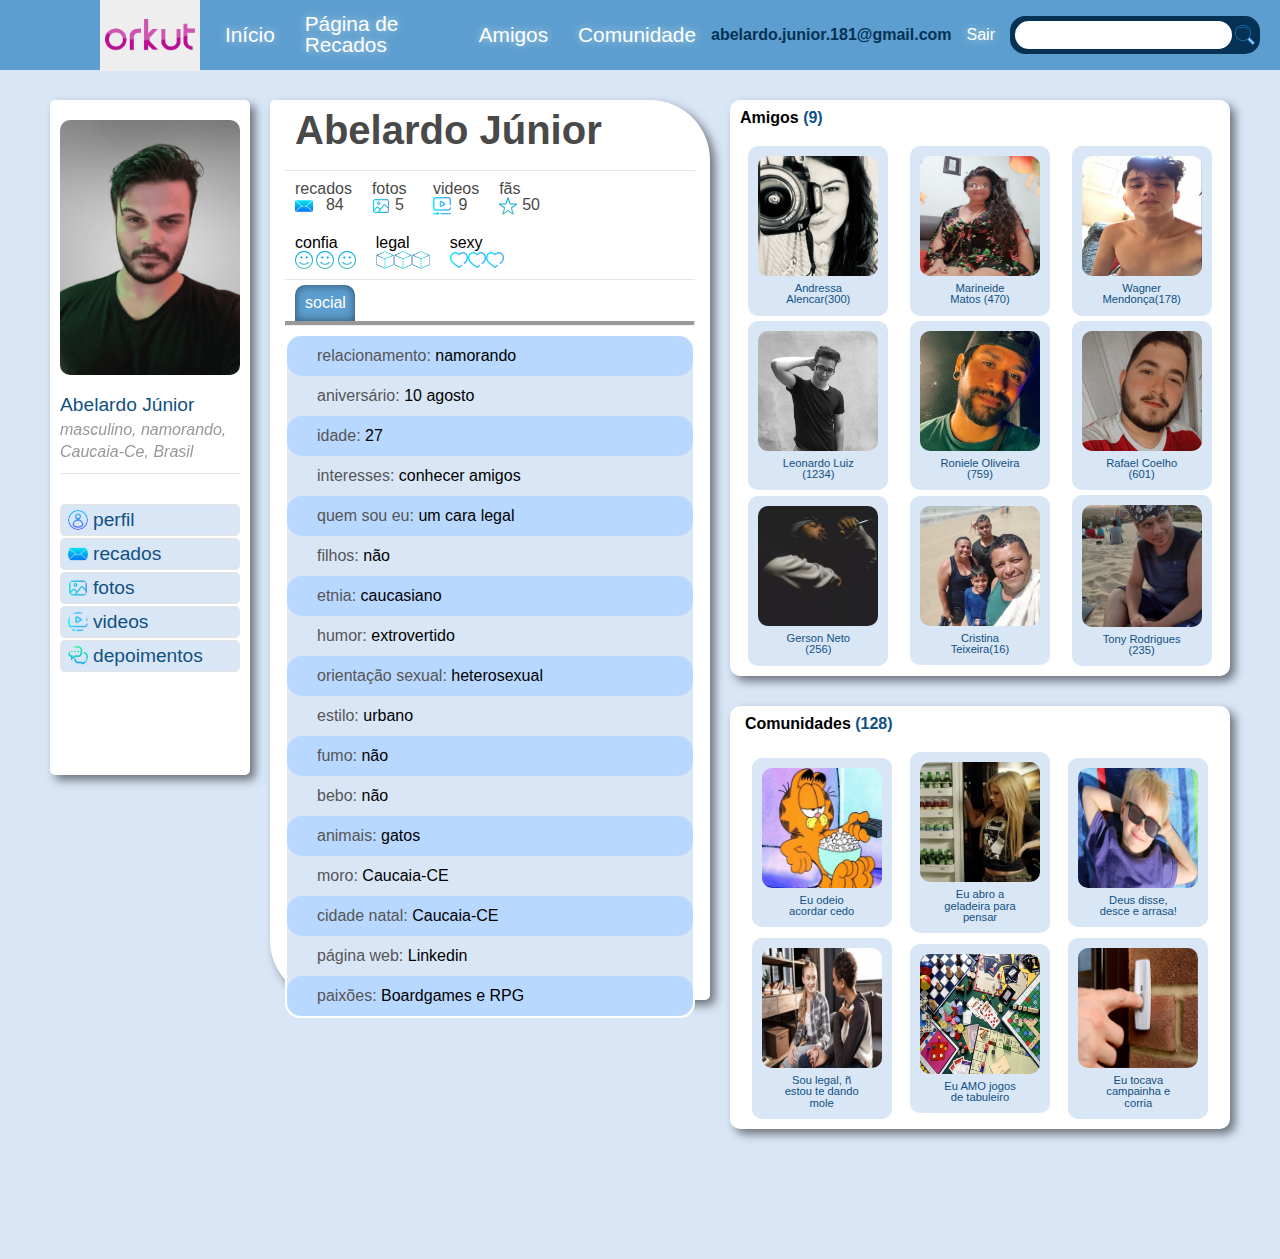
==== perfil.html @ 8cee6cd1 "inicio do projeto" ====
<!DOCTYPE html>
<html lang="pt-br">

<head>
  <meta charset="UTF-8">
  <meta http-equiv="X-UA-Compatible" content="IE=edge">
  <meta name="viewport" content="width=device-width, initial-scale=1.0">
  <link rel="stylesheet" href="css/style.css">
  <title>Clone Orkut</title>
  <link rel="shortcut icon" href="favicon.ico">
</head>

<body class="perfil">
  <header class="header">
    <nav class="menu">
      <img src="img/orkut-logo-nome.png" alt="">
      <ul class="menu-opcoes">
        <li><a href="">Início</a></li>
        <li><a href="">Página de Recados</a></li>
        <li><a href="">Amigos</a></li>
        <li><a href="">Comunidade</a></li>
      </ul>
    </nav>

    <nav class="menu-mobile">

      <div class="menu-hamburguer">
        <input type="checkbox" id="toggle">
        <label data-menu-botao class="checkbox" for="toggle">
          <div class="trace"> </div>
          <div class="trace"> </div>
          <div class="trace"> </div>
        </label>
      </div>

      <img class="logo-icon" src="img/orkut-logo-nome.png" alt="">
      <ul data-menu-lista class="menu-mobile-opcoes">
        <li><a href=""><img src="img/home.png" alt="">Início</a></li>
        <li><a href=""><img src="img/recados.png" alt="">Recados</a></li>
        <li><a href=""><img src="img/amigos.png" alt="">Amigos</a></li>
        <li><a href=""><img src="img/comunidades.png" alt="">Comunidades</a></li>
      </ul>
    </nav>
    <div class="header-infos">
      <a href="" class="header-email">abelardo.junior.181@gmail.com</a>
      <a href="" class="header-sair">Sair</a>
      <div class="pesquisa">
        <input type="text" name="pesquisa" id="pesquisa">
        <img src="img/lupa.png" alt="">
      </div>
    </div>



  </header>

  <main class="estrutura">
    <aside class="dados">
      <img src="img/perfil (1).png" alt="foto-perfil">
      <p class="dados-nome">Abelardo Júnior</p>
      <p class="dados-infos">masculino, namorando,
        Caucaia-Ce, Brasil
      </p>
      <ul class="dados-lista">
        <li><a href=""> <img src="img/perfil-icon.png" alt=""> perfil</a></li>
        <li><a href=""> <img src="img/recados-icon.png" alt=""> recados</a></li>
        <li><a href=""> <img src="img/fotos-icon.png" alt=""> fotos</a></li>
        <li><a href=""> <img src="img/videos-icon.png" alt=""> videos</a></li>
        <li><a href=""> <img src="img/depoimentos-icon.png" alt=""> depoimentos</a></li>

      </ul>

    </aside>
    <section class="descricao">
      <h1 class="descricao-titulo">Abelardo Júnior</h1>

      <article class="descricao-listas">
        <ul class="descrica-lista-1">
          <li><a href=""><span class="lista-nomes">recados</span> <img src="img/recados-icon.png" alt=""><span class="lista-numeros">84</span></a></li>
          <li><a href=""><span class="lista-nomes">fotos</span> <img src="img/fotos-icon.png" alt=""><span class="lista-numeros">5</span></a></li>
          <li><a href=""><span class="lista-nomes">videos</span><img src="img/videos-icon.png" alt=""><span class="lista-numeros">9</span></a></li>
          <li><a href=""><span class="lista-nomes">fãs</span><img src="img/fas-icon.png" alt=""> <span class="lista-numeros">50</span></a></li>
        </ul>
        <ul class="descrica-lista-2">
          <li><a href=""><span class="lista-nomes">confia</span><img src="img/confiavel-icon.png" alt=""><img src="img/confiavel-icon.png" alt=""><img src="img/confiavel-icon.png" alt=""></a></li>
          <li><a href=""><span class="lista-nomes">legal</span><img src="img/legal-icon.png" alt=""><img src="img/legal-icon.png" alt=""><img src="img/legal-icon.png" alt=""></a></li>
          <li><a href=""><span class="lista-nomes">sexy</span><img src="img/sexy-icon.png" alt=""><img src="img/sexy-icon.png" alt=""><img src="img/sexy-icon.png" alt=""></a></li>
        </ul>
      </article>

      <article class="descricao-informacoes">
        <h2>social</h2>
        <hr>
        <ul>
          <li>
            <p>relacionamento: <span>namorando</span></p>
          </li>
          <li>
            <p>aniversário: <span>10 agosto</span></p>
          </li>
          <li>
            <p>idade: <span>27</span></p>
          </li>
          <li>
            <p>interesses: <span>conhecer amigos</span></p>
          </li>
          <li>
            <p>quem sou eu: <span>um cara legal</span></p>
          </li>
          <li>
            <p>filhos: <span>não</span></p>
          </li>
          <li>
            <p>etnia: <span>caucasiano</span></p>
          </li>
          <li>
            <p>humor: <span>extrovertido</span></p>
          </li>
          <li>
            <p>orientação sexual: <span>heterosexual</span></p>
          </li>
          <li>
            <p>estilo: <span>urbano</span></p>
          </li>
          <li>
            <p>fumo: <span>não</span></p>
          </li>
          <li>
            <p>bebo: <span>não</span></p>
          </li>
          <li>
            <p>animais: <span>gatos</span></p>
          </li>
          <li>
            <p>moro: <span>Caucaia-CE</span></p>
          </li>
          <li>
            <p>cidade natal: <span>Caucaia-CE</span></p>
          </li>
          <li>
            <p>página web: <span> <a href="https://www.linkedin.com/in/abelardo-j%C3%BAnior-/">Linkedin</a> </span></p>
          </li>
          <li>
            <p>paixões: <span>Boardgames e RPG</span></p>
          </li>
        </ul>
      </article>


    </section>

    <aside class="amigos-comunidades">
      <article class="amigos">
        <h2>Amigos <span>(9)</span></h2>
        <ul>
          <li><a href=""><img src="img/andressa.jpg" alt=""></a><span>Andressa Alencar(300)</span></li>
          <li><a href=""><img src="img/mae.jpg" alt=""></a><span>Marineide Matos (470)</span></li>
          <li><a href=""><img src="img/wagner.jpg" alt=""></a><span>Wagner Mendonça(178)</span></li>
          <li><a href=""><img src="img/leo.jpg" alt=""></a><span>Leonardo Luiz (1234)</span></li>
          <li><a href=""><img src="img/roni.jpg" alt=""></a><span>Roniele Oliveira (759)</span></li>
          <li><a href=""><img src="img/rafael.jpg" alt=""></a><span>Rafael Coelho (601)</span></li>
          <li><a href=""><img src="img/gerson.jpg" alt=""></a><span>Gerson Neto (256)</span></li>
          <li><a href=""><img src="img/cristina.jpg" alt=""></a><span>Cristina Teixeira(16)</span></li>
          <li><a href=""><img src="img/tony.jpg" alt=""></a><span>Tony Rodrigues (235)</span></li>
        </ul>
      </article>

      <article class="comunidades">
        <h2>Comunidades <span>(128)</span></h2>
        <ul>
          <li><a href=""><img src="img/acordar.jpg" alt=""></a><span>Eu odeio acordar cedo</span></li>
          <li><a href=""><img src="img/geladeira.jpg" alt=""></a><span>Eu abro a geladeira para pensar</span></li>
          <li><a href=""><img src="img/desce.jpg" alt=""></a><span>Deus disse, desce e arrasa!</span></li>
          <li><a href=""><img src="img/legal.jpg" alt=""></a><span>Sou legal, ñ estou te dando mole</span></li>
          <li><a href=""><img src="img/boardgames.jpeg" alt=""></a><span>Eu AMO jogos de tabuleiro</span></li>
          <li><a href=""><img src="img/campanhia.png" alt=""></a><span>Eu tocava campainha e corria</span></li>
        </ul>
      </article>
    </aside>
  </main>

  <script src="js/script.js"></script>
</body>

</html>
---- css/style.css ----
html,
body,
div,
span,
applet,
object,
iframe,
h1,
h2,
h3,
h4,
h5,
h6,
p,
blockquote,
pre,
a,
abbr,
acronym,
address,
big,
cite,
code,
del,
dfn,
em,
img,
ins,
kbd,
q,
s,
samp,
small,
strike,
strong,
sub,
sup,
tt,
var,
b,
u,
i,
center,
dl,
dt,
dd,
ol,
ul,
li,
fieldset,
form,
label,
legend,
table,
caption,
tbody,
tfoot,
thead,
tr,
th,
td,
article,
aside,
canvas,
details,
embed,
figure,
figcaption,
footer,
header,
hgroup,
menu,
nav,
output,
ruby,
section,
summary,
time,
mark,
audio,
video {
  margin: 0;
  padding: 0;
  border: 0;
  font-size: 100%;
  font: inherit;
  vertical-align: baseline;
}

article,
aside,
details,
figcaption,
figure,
footer,
header,
hgroup,
menu,
nav,
section {
  display: block;
}

body {
  line-height: 1;
}

ol,
ul {
  list-style: none;
}

blockquote,
q {
  quotes: none;
}

blockquote:before,
blockquote:after,
q:before,
q:after {
  content: "";
  content: none;
}

table {
  border-collapse: collapse;
  border-spacing: 0;
}

a {
  color: inherit;
  text-decoration: none;
}

img {
  width: inherit;
}

button {
  font-family: inherit;
  font-size: inherit;
  color: inherit;
  font-weight: inherit;
  padding: 0;
  border: none;
  background-color: unset;
}

input {
  border: none;
  color: inherit;
  font-size: inherit;
  font-weight: inherit;
  font-family: inherit;
}

textarea {
  border: none;
  color: inherit;
  font-size: inherit;
  font-weight: inherit;
  font-family: inherit;
}

select {
  border: none;
  color: inherit;
  font-size: inherit;
  font-weight: inherit;
  font-family: inherit;
}

* {
  box-sizing: border-box;
}

body {
  background-color: #f0b7e3;
  font-family: "Segoe UI", Tahoma, Geneva, Verdana, sans-serif;
}

button {
  cursor: pointer;
  background: linear-gradient(0deg, #b90d92 0%, #ce56b3 72%);
  box-shadow: 4px 4px 15px rgba(0, 0, 0, 0.3);
  padding: 10px 20px;
  font-weight: bold;
  text-transform: uppercase;
  color: white;
  border-radius: 20px;
}

.fonte-estilizada {
  background: linear-gradient(0deg, #b90d92 0%, #ce56b3 72%);
  -webkit-background-clip: text;
  -webkit-text-fill-color: transparent;
}

.login {
  margin: 0 auto;
  max-width: 480px;
}

@media (min-width: 768px) and (max-width: 1199px) {
  .login {
    max-width: 768px;
  }
}

@media ((min-width: 1200px)) {
  .login {
    max-width: 1200px;
    margin: 100px auto;
    display: grid;
    grid-template-columns: 1fr 1fr;
  }
}

.logo {
  display: flex;
  justify-content: center;
  align-items: center;
  flex-direction: column;
  margin-top: 5%;
  margin-bottom: 5%;
}

@media ((min-width: 1200px)) {
  .logo {
    margin-top: 2%;
    margin-bottom: 2%;
  }
}

.logo img {
  width: 100%;
  max-width: 250px;
}

@media (min-width: 768px) and (max-width: 1199px) {
  .logo img {
    max-width: 350px;
  }
}

@media ((min-width: 1200px)) {
  .logo img {
    height: 200px;
    max-width: 500px;
  }
}

.logo-texto {
  font-size: 1.2rem;
  max-width: 500px;
  margin-top: 20px;
  line-height: 1.2;
  font-weight: 600;
  font-style: italic;
  display: none;
}

@media ((min-width: 1200px)) {
  .logo-texto {
    display: block;
  }
}

.container {
  width: 90%;
  height: 60vh;
  background-color: white;
  border-radius: 20px;
  margin: auto;
  margin-top: 5%;
  box-shadow: 10px 9px 24px 3px rgba(64, 61, 61, 0.69);
}

@media (min-width: 768px) and (max-width: 1199px) {
  .container {
    width: 70%;
    height: 60vh;
  }
}

@media ((min-width: 1200px)) {
  .container {
    width: 100%;
    height: 60vh;
    margin-top: 2%;
  }
}

.conteudo {
  padding: 5% 10%;
  height: 100%;
}

.conteudo-titulo {
  display: flex;
  justify-content: center;
  text-align: center;
  line-height: 1.2;
  font-size: 1rem;
  font-weight: bold;
  position: relative;
  color: #383838;
  margin-bottom: 15%;
  margin-top: 5%;
}

@media (min-width: 768px) and (max-width: 1199px) {
  .conteudo-titulo {
    font-size: 1.5rem;
  }
}

@media ((min-width: 1200px)) {
  .conteudo-titulo {
    font-size: 1.5rem;
    margin-bottom: 7%;
  }
}

.form {
  display: flex;
  flex-direction: column;
  gap: 5px;
}

.form input[type="email"],
.form input[type="password"] {
  border: 1px solid silver;
  border-radius: 20px;
  text-align: center;
  padding: 10px 15px;
  margin-bottom: 3%;
}

@media (min-width: 768px) and (max-width: 1199px) {
  .form input[type="email"],
  .form input[type="password"] {
    margin-bottom: 2%;
  }
}

.form input[type="email"]::placeholder,
.form input[type="password"]::placeholder {
  color: #b0b0b0;
  font-size: 1rem;
}

@media (min-width: 768px) and (max-width: 1199px) {
  .form input[type="email"]::placeholder,
  .form input[type="password"]::placeholder {
    font-size: 1.2rem;
  }
}

@media ((min-width: 1200px)) {
  .form input[type="email"]::placeholder,
  .form input[type="password"]::placeholder {
    font-size: 1.5rem;
  }
}

.form .conteudo-botao {
  font-size: 2rem;
  margin-bottom: 3%;
}

@media (min-width: 768px) and (max-width: 1199px) {
  .form .conteudo-botao {
    font-size: 2.5rem;
    margin-top: 5%;
  }
}

.form .conteudo-botao:hover {
  transform: scale(1.05);
  background: linear-gradient(0deg, #e217b3 0%, #ed64cd 72%);
}

.conteudo-lembrar {
  width: 100%;
  display: flex;
  align-items: center;
  gap: 5px;
  padding-right: 3%;
  font-size: 0.8rem;
  justify-content: flex-end;
  font-style: italic;
  margin-bottom: 10%;
}

@media (min-width: 768px) and (max-width: 1199px) {
  .conteudo-lembrar {
    margin-bottom: 0px;
  }
}

@media ((min-width: 1200px)) {
  .conteudo-lembrar {
    margin-bottom: 2%;
  }
}

.conteudo-recuperar {
  display: flex;
  justify-content: center;
  color: #3131e3;
  font-size: 1.2rem;
  margin-bottom: 3%;
  margin-right: 5%;
}

@media (min-width: 768px) and (max-width: 1199px) {
  .conteudo-recuperar {
    margin-top: 0px;
  }
}

.conteudo-recuperar:hover {
  text-decoration: underline;
}

.conteudo-criar {
  font-size: 1.2rem;
  background: linear-gradient(0deg, #9e17e2 0%, #a264ed 72%);
  padding: 10px 20px;
  color: white;
  font-weight: bold;
  border-radius: 20px;
  width: 150px;
  margin: auto;
  margin-top: 15%;
  text-align: center;
}

.conteudo-criar:hover {
  transform: scale(1.05);
  background: linear-gradient(0deg, #9e17e2 0%, #a264ed 72%);
}

@media (min-width: 768px) and (max-width: 1199px) {
  .conteudo-criar {
    margin-top: 5%;
  }
}

@media ((min-width: 1200px)) {
  .conteudo-criar {
    margin-top: 10%;
  }
}

.perfil {
  background-color: #d9e6f6;
  margin-bottom: 100px;
  box-sizing: border-box;
}

.estrutura {
  display: grid;
  justify-content: center;
  grid-template-columns: 200px 1fr 500px;
  gap: 20px;
  padding: 0px 50px;
}

@media (min-width: 768px) and (max-width: 1199px) {
  .estrutura {
    grid-template-columns: 150px 1fr 300px;
    gap: 10px;
    padding: 0 30px;
  }
}

@media (max-width: 767px) {
  .estrutura {
    display: flex;
    flex-direction: column;
    padding: 0 20px;
  }
}

.header {
  width: 100%;
  position: fixed;
  height: 70px;
  top: 0;
  left: 0;
  background-color: #5c9ecf;
  display: flex;
  justify-content: space-between;
  align-items: center;
  gap: 15px;
}

.header img {
  max-width: 100px;
  margin-left: 100px;
  margin-right: 10px;
  background-color: #eeeeee;
  padding: 20px 5px;
}

@media (min-width: 768px) and (max-width: 1199px) {
  .header img {
    margin-left: 0px;
  }
}

.header .menu-opcoes {
  display: flex;
  gap: 30px;
  color: white;
  font-size: 1.3rem;
  text-shadow: 0 0 10px rgba(255, 255, 255, 0.6);
}

@media (max-width: 767px) {
  .header {
    border-bottom: 2px solid white;
  }
}

.menu {
  display: flex;
  align-items: center;
  gap: 15px;
}

.menu ul {
  display: flex;
  align-items: center;
}

@media (min-width: 768px) and (max-width: 1199px) {
  .menu {
    font-size: 1rem;
  }
}

@media (max-width: 767px) {
  .menu {
    display: none;
  }
}

.menu-mobile {
  width: 100%;
  height: 70px;
  align-items: center;
  justify-content: center;
  position: relative;
  display: none;
}

.menu-mobile .menu-icon {
  max-width: 60px;
  margin: 0;
  padding: 0;
  position: absolute;
  top: 5px;
  left: 5px;
}

.menu-mobile .logo-icon {
  margin: 0;
  padding: 0;
  max-width: 150px;
}

.menu-mobile img {
  background-color: transparent;
}

@media (max-width: 767px) {
  .menu-mobile {
    display: flex;
  }
}

.menu-mobile-opcoes {
  display: none;
  background-color: #5c9ecf;
  z-index: 9999;
  width: 40vw;
  padding: 20px 5px;
  flex-direction: column;
  gap: 15px;
  border-radius: 0px 0px 15px 15px;
  position: absolute;
  top: 70px;
  left: 0;
}

.menu-mobile-opcoes a {
  display: flex;
  align-items: center;
  background-color: rgba(0, 0, 0, 0.3);
  border-radius: 15px;
}

.menu-mobile-opcoes img {
  max-width: 40px;
  margin: 0;
}

.menu-mobile-opcoes.ativo {
  display: flex;
  animation: transicao-esquerda 0.5s forwards;
}

@keyframes transicao-esquerda {
  from {
    opacity: 0;
    transform: translate3d(-30px, 0, 0);
  }
  to {
    opacity: 1;
    transform: translate3d(0, 0, 0);
  }
}

.header-infos {
  display: flex;
  justify-content: center;
  align-items: center;
  gap: 15px;
}

@media (max-width: 767px) {
  .header-infos {
    display: none;
  }
}

.header-infos .header-email {
  color: #043154;
  font-weight: bold;
}

@media (min-width: 768px) and (max-width: 1199px) {
  .header-infos .header-email {
    display: none;
  }
}

.header-infos .header-sair {
  color: white;
  text-shadow: 0 0 10px rgba(255, 255, 255, 0.6);
}

@media (min-width: 768px) and (max-width: 1199px) {
  .header-infos .header-sair {
    font-size: 1.2rem;
  }
}

.pesquisa {
  display: flex;
  align-items: center;
  gap: 3px;
  background-color: #043154;
  margin-right: 20px;
  padding: 5px;
  border-radius: 15px;
}

.pesquisa input {
  border-radius: 15px;
  padding: 5px;
  outline: none;
}

@media (min-width: 768px) and (max-width: 1199px) {
  .pesquisa input {
    display: none;
  }
}

.pesquisa img {
  margin: 0;
  max-width: 20px;
  background-color: transparent;
  padding: 0;
}

.dados {
  margin-top: 100px;
  width: 100%;
  max-height: 75vh;
  background-color: white;
  display: flex;
  flex-direction: column;
  padding: 20px 10px;
  border-radius: 5px;
  box-shadow: 5px 5px 10px rgba(0, 0, 0, 0.5);
}

.dados img {
  max-width: 200px;
  border-radius: 10px;
  margin-bottom: 20px;
  align-self: center;
}

.dados-nome {
  color: #115182;
  font-size: 1.2rem;
}

@media (max-width: 767px) {
  .dados-nome {
    align-self: flex-end;
  }
}

.dados-infos {
  margin-top: 5px;
  margin-bottom: 20px;
  color: #989898;
  position: relative;
  font-size: 1rem;
  font-style: italic;
  line-height: 1.4;
}

.dados-infos::after {
  content: "";
  display: block;
  width: 100%;
  height: 1px;
  background-color: #e4e4e4;
  position: absolute;
  bottom: -10px;
}

@media (max-width: 767px) {
  .dados-infos {
    align-self: flex-end;
  }
}

.dados-lista {
  margin-top: 20px;
  display: flex;
  flex-direction: column;
  gap: 2px;
}

.dados-lista img {
  max-width: 20px;
  margin-bottom: 0px;
}

.dados-lista a {
  display: flex;
  align-items: center;
  gap: 5px;
  background-color: #d9e6f6;
  padding: 5px 7px;
  border: 1px solid #e4e4e4;
  border-radius: 5px;
  color: #115182;
  font-size: 1.2rem;
}

@media (min-width: 768px) and (max-width: 1199px) {
  .dados-lista a {
    font-size: 0.8rem;
  }
}

.descricao {
  padding: 10px 15px;
  border-radius: 5px 60px 5px 60px;
  box-shadow: 5px 5px 10px rgba(0, 0, 0, 0.5);
  margin-top: 100px;
  height: 100vh;
  background-color: white;
}

@media (min-width: 768px) and (max-width: 1199px) {
  .descricao {
    height: 95%;
  }
}

@media (max-width: 767px) {
  .descricao {
    margin-top: 20px;
    border-radius: 15px;
    height: 100%;
  }
}

.descricao-titulo {
  font-size: 2.5rem;
  font-weight: bold;
  color: #494949;
  margin-bottom: 20px;
  padding-left: 10px;
}

@media (min-width: 768px) and (max-width: 1199px) {
  .descricao-titulo {
    font-size: 2rem;
  }
}

@media (max-width: 767px) {
  .descricao-titulo {
    text-align: center;
  }
}

.descricao-listas {
  border-top: 1px solid #e4e4e4;
  border-bottom: 1px solid #e4e4e4;
  padding: 10px;
  display: flex;
  flex-wrap: wrap;
  gap: 20px;
}

@media (max-width: 767px) {
  .descricao-listas {
    align-items: center;
    flex-direction: column;
  }
}

.descricao-listas .descrica-lista-1 {
  display: flex;
  gap: 20px;
}

@media (min-width: 768px) and (max-width: 1199px) {
  .descricao-listas .descrica-lista-1 {
    gap: 15px;
  }
}

.descricao-listas .descrica-lista-1 a {
  display: grid;
  grid-template-columns: 1fr 1fr;
  column-gap: 5px;
  color: #494949;
}

.descricao-listas .descrica-lista-1 .lista-nomes {
  grid-column: 1/-1;
}

@media (min-width: 768px) and (max-width: 1199px) {
  .descricao-listas .descrica-lista-1 .lista-nomes {
    font-size: 0.8rem;
  }
}

.descricao-listas .descrica-lista-1 img {
  max-width: 18px;
  grid-row: 2;
}

@media (min-width: 768px) and (max-width: 1199px) {
  .descricao-listas .descrica-lista-1 img {
    max-width: 15px;
  }
}

.descricao-listas .descrica-lista-1 .lista-numeros {
  grid-column: 2;
  grid-row: 2;
}

@media (min-width: 768px) and (max-width: 1199px) {
  .descricao-listas .descrica-lista-1 .lista-numeros {
    font-size: 0.8rem;
  }
}

.descricao-listas .descrica-lista-2 {
  display: flex;
  gap: 20px;
}

@media (min-width: 768px) and (max-width: 1199px) {
  .descricao-listas .descrica-lista-2 {
    gap: 15px;
  }
}

.descricao-listas .descrica-lista-2 a {
  display: grid;
  grid-template-columns: 1fr 1fr;
}

.descricao-listas .descrica-lista-2 .lista-nomes {
  grid-column: 1/ -1;
}

@media (min-width: 768px) and (max-width: 1199px) {
  .descricao-listas .descrica-lista-2 .lista-nomes {
    font-size: 0.8rem;
  }
}

.descricao-listas .descrica-lista-2 img {
  max-width: 18px;
  grid-row: 2;
}

@media (min-width: 768px) and (max-width: 1199px) {
  .descricao-listas .descrica-lista-2 img {
    max-width: 15px;
  }
}

.descricao-listas .descrica-lista-2 .lista-numeros {
  grid-column: 2;
  grid-row: 2;
}

@media (min-width: 768px) and (max-width: 1199px) {
  .descricao-listas .descrica-lista-2 .lista-numeros {
    font-size: 0.8rem;
  }
}

.descricao-informacoes h2 {
  margin-top: 5px;
  background-color: #5c9ecf;
  text-align: center;
  padding: 10px;
  width: 60px;
  border-radius: 10px 10px 0px 0px;
  color: white;
  box-shadow: inset 0px 0px 10px rgba(0, 0, 0, 0.5);
  margin-left: 10px;
}

.descricao-informacoes ul {
  background-color: #d9e6f6;
  border: 2px solid white;
  border-radius: 15px;
}

.descricao-informacoes hr {
  background-color: #989898;
  height: 5px;
  margin-top: 0px;
}

.descricao-informacoes li {
  padding: 12px 30px;
  border-radius: 15px;
}

.descricao-informacoes li:nth-child(odd) {
  background-color: #b9d8ff;
}

.descricao-informacoes li p {
  color: #555555;
}

.descricao-informacoes li p span {
  color: black;
}

@media (max-width: 767px) {
  .descricao-informacoes li {
    padding: 8px 30px;
  }
}

.amigos-comunidades {
  margin-top: 100px;
}

@media (max-width: 767px) {
  .amigos-comunidades {
    margin-top: 20px;
  }
}

.amigos-comunidades h2 {
  font-weight: bold;
  margin-bottom: 20px;
}

.amigos-comunidades h2 span {
  color: #115182;
}

.amigos-comunidades img {
  max-width: 120px;
  border-radius: 10px;
  margin-bottom: 5px;
}

@media (min-width: 768px) and (max-width: 1199px) {
  .amigos-comunidades img {
    max-width: 60px;
  }
}

@media (max-width: 767px) {
  .amigos-comunidades img {
    max-width: 80px;
  }
}

.amigos-comunidades ul {
  display: grid;
  grid-template-columns: repeat(3, 1fr);
  gap: 5px;
}

@media (min-width: 768px) and (max-width: 1199px) {
  .amigos-comunidades ul {
    grid-template-columns: repeat(2, 1fr);
  }
}

.amigos-comunidades li {
  margin: auto;
  display: flex;
  align-items: center;
  flex-direction: column;
  justify-content: space-between;
  background-color: #d9e6f6;
  color: #115182;
  border-radius: 10px;
  font-size: 0.7rem;
  max-width: 140px;
  padding: 10px;
}

@media (min-width: 768px) and (max-width: 1199px) {
  .amigos-comunidades li {
    padding: 5px;
    min-width: 130px;
  }
}

@media (max-width: 767px) {
  .amigos-comunidades li {
    padding: 2px;
  }
}

.amigos-comunidades span {
  text-align: center;
  max-width: 80px;
}

.amigos-comunidades .amigos {
  margin-bottom: 30px;
  max-height: 700px;
  background-color: white;
  border-radius: 10px;
  padding: 10px;
  box-shadow: 5px 5px 10px rgba(0, 0, 0, 0.5);
}

@media (min-width: 768px) and (max-width: 1199px) {
  .amigos-comunidades .amigos li:last-child {
    display: none;
  }
}

.amigos-comunidades .comunidades {
  margin-bottom: 30px;
  max-height: 450px;
  background-color: white;
  border-radius: 10px;
  padding: 10px 15px;
  box-shadow: 5px 5px 10px rgba(0, 0, 0, 0.5);
}

.menu-hamburguer {
  position: absolute;
  top: -15px;
  left: -10px;
}

.checkbox {
  height: 100px;
  width: 100px;
  display: flex;
  justify-content: center;
  position: relative;
  cursor: pointer;
}

.checkbox .trace {
  width: 60px;
  height: 8px;
  background-color: white;
  position: absolute;
  border-radius: 4px;
  transition: 0.5s ease-in-out;
}

.checkbox .trace:nth-child(1) {
  top: 26px;
  transform: rotate(0);
}

.checkbox .trace:nth-child(2) {
  top: 46px;
  transform: rotate(0);
}

.checkbox .trace:nth-child(3) {
  top: 66px;
  transform: rotate(0);
}

#toggle {
  display: none;
}

#toggle:checked + .checkbox .trace:nth-child(1) {
  transform: rotate(45deg);
  top: 47px;
}

#toggle:checked + .checkbox .trace:nth-child(2) {
  transform: translateX(-100px);
  width: 30px;
  visibility: hidden;
  opacity: 0;
}

#toggle:checked + .checkbox .trace:nth-child(3) {
  transform: rotate(-45deg);
  top: 48px;
}
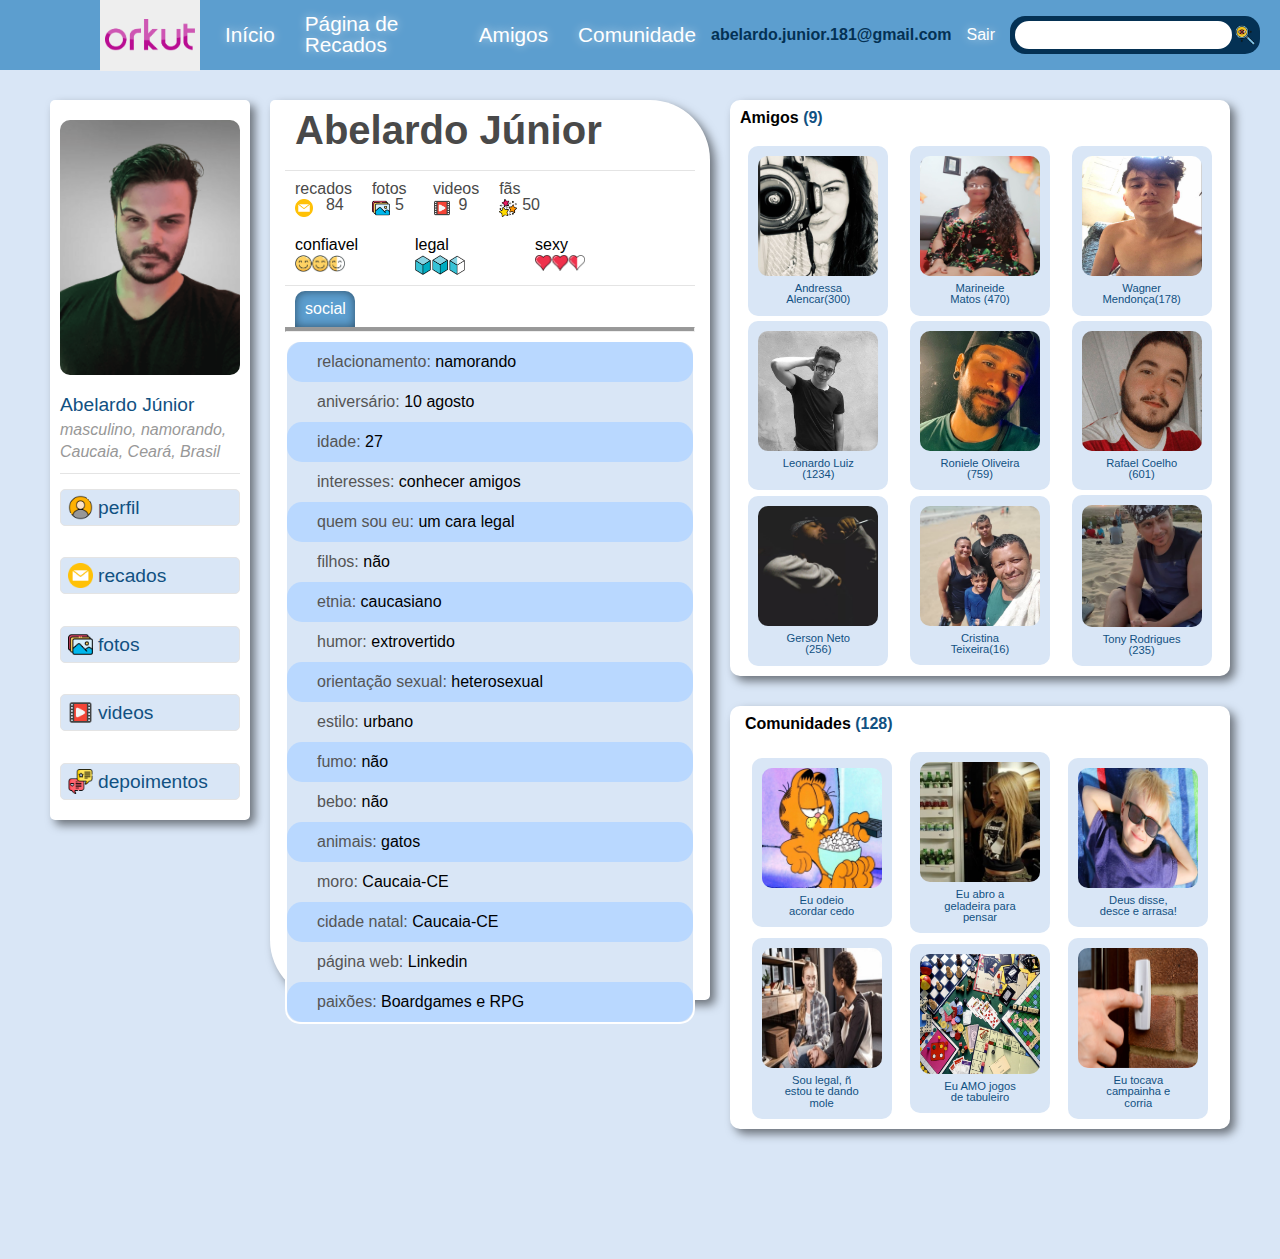
==== commit 9841d0cb: "Att: icones" ====
--- a/perfil.html
+++ b/perfil.html
@@ -43,7 +43,7 @@
     </nav>
     <div class="header-infos">
       <a href="" class="header-email">abelardo.junior.181@gmail.com</a>
-      <a href="" class="header-sair">Sair</a>
+      <a href="index.html" class="header-sair">Sair</a>
       <div class="pesquisa">
         <input type="text" name="pesquisa" id="pesquisa">
         <img src="img/lupa.png" alt="">
@@ -59,14 +59,14 @@
       <img src="img/perfil (1).png" alt="foto-perfil">
       <p class="dados-nome">Abelardo Júnior</p>
       <p class="dados-infos">masculino, namorando,
-        Caucaia-Ce, Brasil
+        Caucaia, Ceará, Brasil
       </p>
       <ul class="dados-lista">
-        <li><a href=""> <img src="img/perfil-icon.png" alt=""> perfil</a></li>
-        <li><a href=""> <img src="img/recados-icon.png" alt=""> recados</a></li>
-        <li><a href=""> <img src="img/fotos-icon.png" alt=""> fotos</a></li>
-        <li><a href=""> <img src="img/videos-icon.png" alt=""> videos</a></li>
-        <li><a href=""> <img src="img/depoimentos-icon.png" alt=""> depoimentos</a></li>
+        <li><a href=""> <img src="img/perfil.png" alt=""> perfil</a></li>
+        <li><a href=""> <img src="img/recados.png" alt=""> recados</a></li>
+        <li><a href=""> <img src="img/fotos.png" alt=""> fotos</a></li>
+        <li><a href=""> <img src="img/videos.png" alt=""> videos</a></li>
+        <li><a href=""> <img src="img/depoimentos.png" alt=""> depoimentos</a></li>
 
       </ul>
 
@@ -76,15 +76,18 @@
 
       <article class="descricao-listas">
         <ul class="descrica-lista-1">
-          <li><a href=""><span class="lista-nomes">recados</span> <img src="img/recados-icon.png" alt=""><span class="lista-numeros">84</span></a></li>
-          <li><a href=""><span class="lista-nomes">fotos</span> <img src="img/fotos-icon.png" alt=""><span class="lista-numeros">5</span></a></li>
-          <li><a href=""><span class="lista-nomes">videos</span><img src="img/videos-icon.png" alt=""><span class="lista-numeros">9</span></a></li>
-          <li><a href=""><span class="lista-nomes">fãs</span><img src="img/fas-icon.png" alt=""> <span class="lista-numeros">50</span></a></li>
+          <li><a href=""><span class="lista-nomes">recados</span> <img src="img/recados.png" alt=""><span class="lista-numeros">84</span></a></li>
+          <li><a href=""><span class="lista-nomes">fotos</span> <img src="img/fotos.png" alt=""><span class="lista-numeros">5</span></a></li>
+          <li><a href=""><span class="lista-nomes">videos</span><img src="img/videos.png" alt=""><span class="lista-numeros">9</span></a></li>
+          <li><a href=""><span class="lista-nomes">fãs</span><img src="img/fas.png" alt=""> <span class="lista-numeros">50</span></a></li>
         </ul>
         <ul class="descrica-lista-2">
-          <li><a href=""><span class="lista-nomes">confia</span><img src="img/confiavel-icon.png" alt=""><img src="img/confiavel-icon.png" alt=""><img src="img/confiavel-icon.png" alt=""></a></li>
-          <li><a href=""><span class="lista-nomes">legal</span><img src="img/legal-icon.png" alt=""><img src="img/legal-icon.png" alt=""><img src="img/legal-icon.png" alt=""></a></li>
-          <li><a href=""><span class="lista-nomes">sexy</span><img src="img/sexy-icon.png" alt=""><img src="img/sexy-icon.png" alt=""><img src="img/sexy-icon.png" alt=""></a></li>
+          <li><a href=""><span class="lista-nomes">confiavel</span>
+              <img src="img/confiavel-completo.png" alt=""></a></li>
+          <li><a href=""><span class="lista-nomes">legal</span>
+              <img src="img/legal-completo.png" alt=""></a></li>
+          <li><a href=""><span class="lista-nomes">sexy</span>
+              <img src="img/sexy-completo.png" alt=""></a></li>
         </ul>
       </article>
 
@@ -151,7 +154,7 @@
 
     <aside class="amigos-comunidades">
       <article class="amigos">
-        <h2>Amigos <span>(9)</span></h2>
+        <h2>Amigos <span><a href="">(9)</a></span></h2>
         <ul>
           <li><a href=""><img src="img/andressa.jpg" alt=""></a><span>Andressa Alencar(300)</span></li>
           <li><a href=""><img src="img/mae.jpg" alt=""></a><span>Marineide Matos (470)</span></li>
@@ -166,7 +169,7 @@
       </article>
 
       <article class="comunidades">
-        <h2>Comunidades <span>(128)</span></h2>
+        <h2>Comunidades <span><a href="">(128)</a></span></h2>
         <ul>
           <li><a href=""><img src="img/acordar.jpg" alt=""></a><span>Eu odeio acordar cedo</span></li>
           <li><a href=""><img src="img/geladeira.jpg" alt=""></a><span>Eu abro a geladeira para pensar</span></li>
--- a/css/style.css
+++ b/css/style.css
@@ -491,6 +491,7 @@
   height: 70px;
   top: 0;
   left: 0;
+  z-index: 9999;
   background-color: #5c9ecf;
   display: flex;
   justify-content: space-between;
@@ -587,7 +588,7 @@
   display: none;
   background-color: #5c9ecf;
   z-index: 9999;
-  width: 40vw;
+  max-width: 60vw;
   padding: 20px 5px;
   flex-direction: column;
   gap: 15px;
@@ -602,6 +603,7 @@
   align-items: center;
   background-color: rgba(0, 0, 0, 0.3);
   border-radius: 15px;
+  padding: 0 10px;
 }
 
 .menu-mobile-opcoes img {
@@ -692,7 +694,7 @@
 .dados {
   margin-top: 100px;
   width: 100%;
-  max-height: 75vh;
+  max-height: 80vh;
   background-color: white;
   display: flex;
   flex-direction: column;
@@ -746,15 +748,24 @@
 }
 
 .dados-lista {
-  margin-top: 20px;
+  margin-top: 5px;
   display: flex;
   flex-direction: column;
-  gap: 2px;
+  justify-content: space-between;
+  height: 100%;
+  gap: 8px;
 }
 
 .dados-lista img {
-  max-width: 20px;
+  max-width: 25px;
   margin-bottom: 0px;
+  border-radius: 0;
+}
+
+@media (max-width: 767px) {
+  .dados-lista img {
+    max-width: 20px;
+  }
 }
 
 .dados-lista a {
@@ -769,6 +780,10 @@
   font-size: 1.2rem;
 }
 
+.dados-lista a:hover {
+  transform: scale(1.05);
+}
+
 @media (min-width: 768px) and (max-width: 1199px) {
   .dados-lista a {
     font-size: 0.8rem;
@@ -812,12 +827,6 @@
   }
 }
 
-@media (max-width: 767px) {
-  .descricao-titulo {
-    text-align: center;
-  }
-}
-
 .descricao-listas {
   border-top: 1px solid #e4e4e4;
   border-bottom: 1px solid #e4e4e4;
@@ -825,13 +834,6 @@
   display: flex;
   flex-wrap: wrap;
   gap: 20px;
-}
-
-@media (max-width: 767px) {
-  .descricao-listas {
-    align-items: center;
-    flex-direction: column;
-  }
 }
 
 .descricao-listas .descrica-lista-1 {
@@ -863,6 +865,7 @@
 }
 
 .descricao-listas .descrica-lista-1 img {
+  margin-top: 2px;
   max-width: 18px;
   grid-row: 2;
 }
@@ -911,13 +914,14 @@
 }
 
 .descricao-listas .descrica-lista-2 img {
-  max-width: 18px;
+  margin-top: 2px;
+  max-width: 50px;
   grid-row: 2;
 }
 
 @media (min-width: 768px) and (max-width: 1199px) {
   .descricao-listas .descrica-lista-2 img {
-    max-width: 15px;
+    max-width: 50px;
   }
 }
 
@@ -1042,6 +1046,10 @@
   padding: 10px;
 }
 
+.amigos-comunidades li:hover {
+  transform: scale(1.05);
+}
+
 @media (min-width: 768px) and (max-width: 1199px) {
   .amigos-comunidades li {
     padding: 5px;
@@ -1086,7 +1094,7 @@
 
 .menu-hamburguer {
   position: absolute;
-  top: -15px;
+  top: -10px;
   left: -10px;
 }
 
@@ -1100,8 +1108,8 @@
 }
 
 .checkbox .trace {
-  width: 60px;
-  height: 8px;
+  width: 50px;
+  height: 6px;
   background-color: white;
   position: absolute;
   border-radius: 4px;
@@ -1114,12 +1122,12 @@
 }
 
 .checkbox .trace:nth-child(2) {
-  top: 46px;
+  top: 41px;
   transform: rotate(0);
 }
 
 .checkbox .trace:nth-child(3) {
-  top: 66px;
+  top: 56px;
   transform: rotate(0);
 }
 
